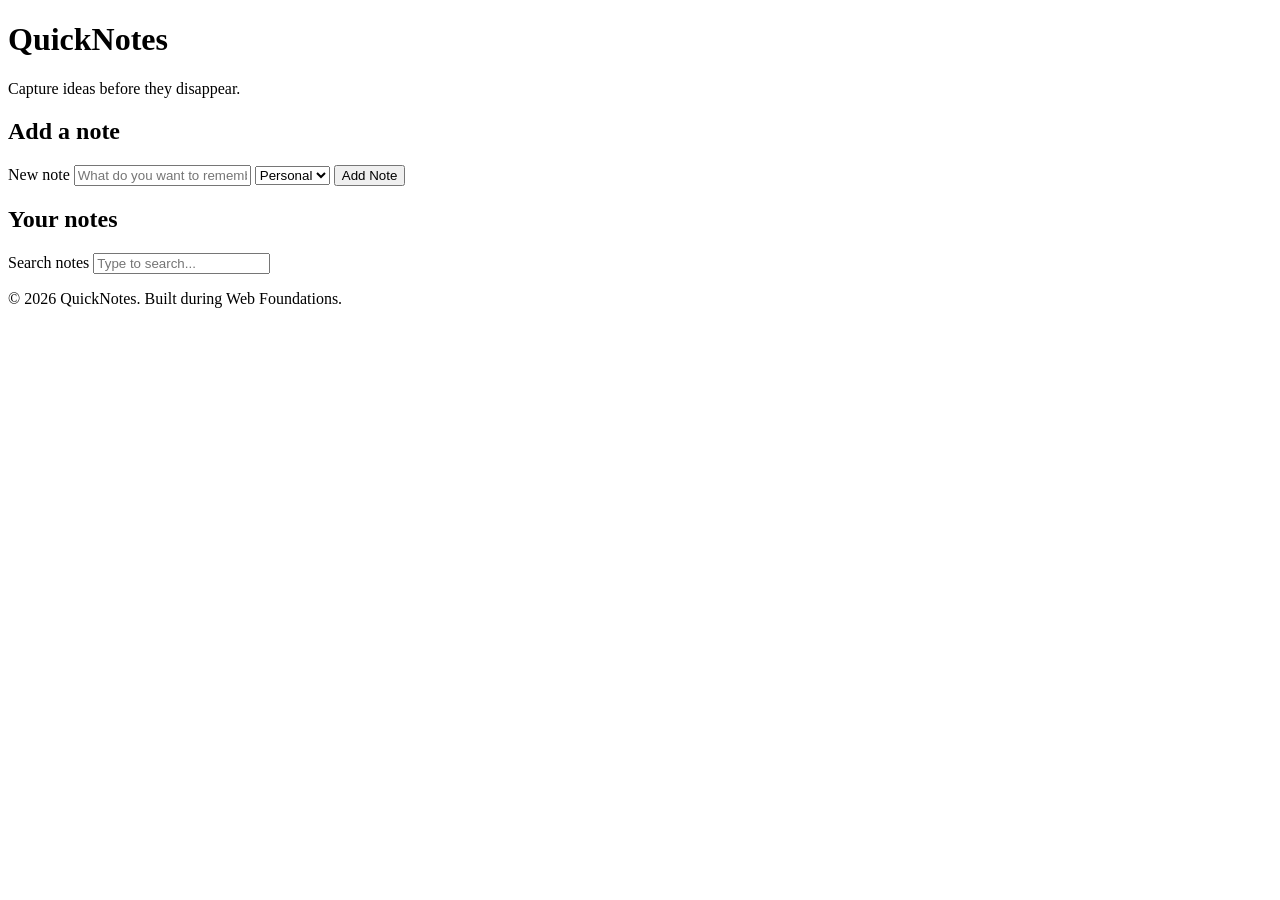
==== index.html @ a3132a86 "Add page structure" ====
<!DOCTYPE html>
<html lang="en">
  <head>
    <meta charset="UTF-8">
    <meta name="viewport" content="width=device-width, initial-scale=1.0">
    <title>QuickNotes</title>
    <link rel="stylesheet" href="style.css">
    <script src="script.js" defer></script>
  </head>
  <body>
    <header>
      <h1>QuickNotes</h1>
      <p>Capture ideas before they disappear.</p>
    </header>

    <main>
      <section>
        <h2>Add a note</h2>
        <form id="note-form">
          <label for="note-input">New note</label>
          <input type="text" id="note-input" placeholder="What do you want to remember?">
          <select id="note-category" aria-label="Category">
            <option value="personal">Personal</option>
            <option value="work">Work</option>
            <option value="study">Study</option>
          </select>
          <button type="submit">Add Note</button>
        </form>
        <p id="error-message"></p>
      </section>

      <section>
        <h2>Your notes</h2>
        <label for="search-input">Search notes</label>
        <input type="text" id="search-input" placeholder="Type to search...">
        <p id="note-count"></p>
        <ul id="notes-list"></ul>
      </section>
    </main>

    <footer>
      <p>&copy; 2026 QuickNotes. Built during Web Foundations.</p>
    </footer>
  </body>
</html>
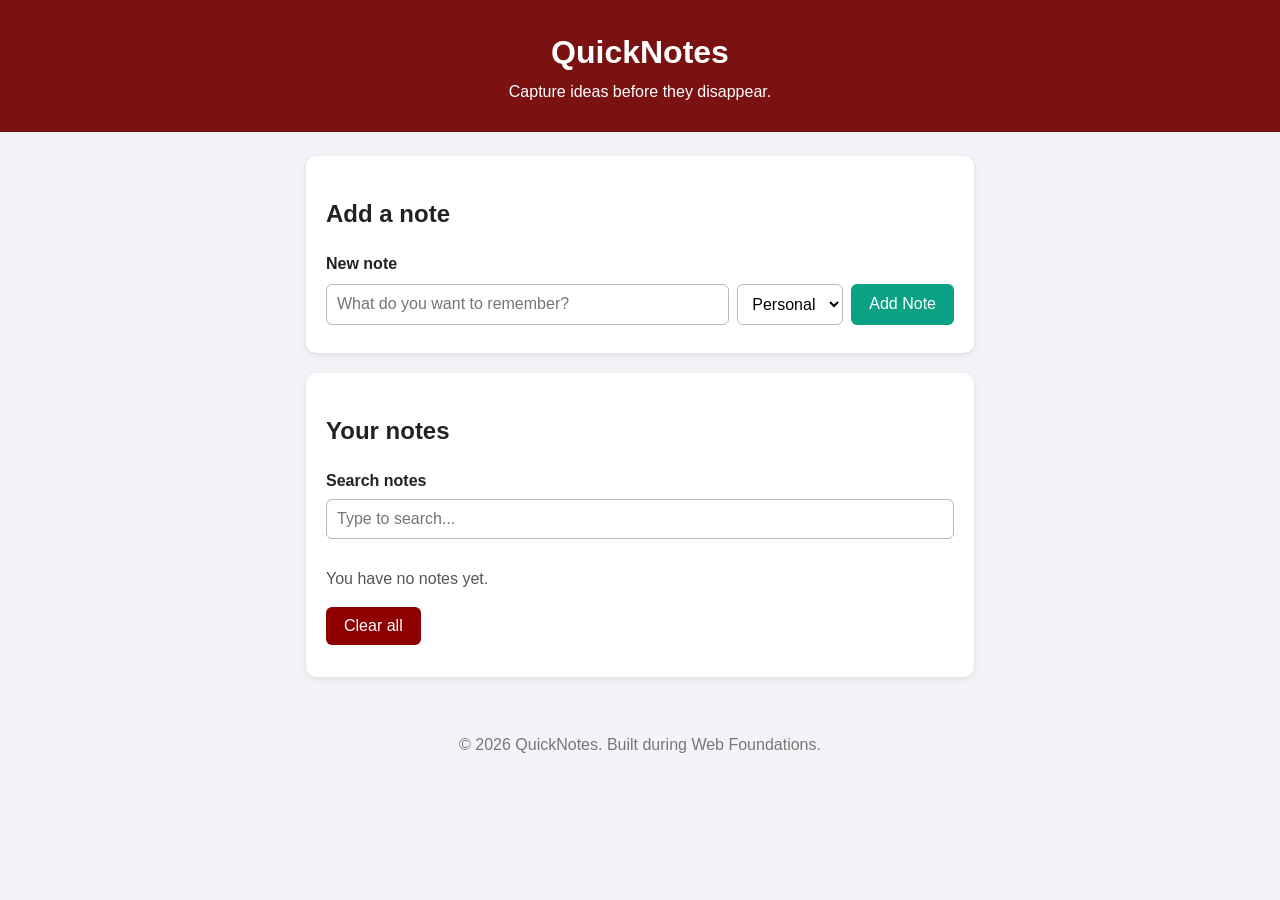
==== commit 9693281d: "Add clear all button with styling" ====
--- a/index.html
+++ b/index.html
@@ -34,6 +34,7 @@
         <label for="search-input">Search notes</label>
         <input type="text" id="search-input" placeholder="Type to search...">
         <p id="note-count"></p>
+        <button id="clear-all" type="button">Clear all</button>
         <ul id="notes-list"></ul>
       </section>
     </main>
--- a/style.css
+++ b/style.css
@@ -0,0 +1,225 @@
+/* reset, so padding and borders don't change the size I set */
+*,
+*::before,
+*::after {
+  box-sizing: border-box;
+}
+
+body {
+  margin: 0;
+  font-family: "Segoe UI", Arial, sans-serif;
+  background-color: #f2f4f7;
+  color: #222;
+  line-height: 1.5;
+}
+
+/* ---------- header ---------- */
+header {
+  background-color: #7a1212;
+  color: white;
+  text-align: center;
+  padding: 28px 16px;
+}
+
+header h1 {
+  margin: 0 0 4px;
+}
+
+header p {
+  margin: 0;
+}
+
+/* ---------- main area ---------- */
+main {
+  max-width: 700px;
+  margin: 24px auto;
+  padding: 0 16px;
+}
+
+section {
+  background-color: white;
+  padding: 20px;
+  margin-bottom: 20px;
+  border-radius: 10px;
+  box-shadow: 0 2px 6px rgba(0, 0, 0, 0.1);
+}
+
+/* ---------- the form ---------- */
+#note-form {
+  display: flex;
+  flex-wrap: wrap;
+  gap: 8px;
+}
+
+#note-form label,
+label[for="search-input"] {
+  display: block;
+  width: 100%;
+  font-weight: bold;
+}
+
+#note-input {
+  flex: 1;
+  min-width: 180px;
+  padding: 10px;
+  border: 1px solid #bbb;
+  border-radius: 6px;
+  font-size: 1rem;
+}
+
+#note-category {
+  padding: 10px;
+  border: 1px solid #bbb;
+  border-radius: 6px;
+  font-size: 1rem;
+  background-color: white;
+}
+
+/* the red error text under the form */
+#error-message {
+  color: #c0141c;
+  margin: 8px 0 0;
+}
+
+/* ---------- search and count ---------- */
+#search-input {
+  width: 100%;
+  padding: 10px;
+  margin: 6px 0 12px;
+  border: 1px solid #bbb;
+  border-radius: 6px;
+  font-size: 1rem;
+}
+
+#note-count {
+  color: #555;
+}
+
+/* ---------- buttons ---------- */
+button {
+  background-color: #0ba184;
+  color: white;
+  border: none;
+  padding: 10px 18px;
+  border-radius: 6px;
+  font-size: 1rem;
+  cursor: pointer;
+}
+
+button:hover {
+  background-color: #088a70;
+}
+
+.delete-btn {
+  background-color: #8e0000;
+  padding: 6px 12px;
+  font-size: 0.85rem;
+}
+
+.delete-btn:hover {
+  background-color: #6b0000;
+}
+
+/* ---------- note cards ---------- */
+#notes-list {
+  list-style: none;
+  padding: 0;
+  margin: 0;
+}
+
+.note-card {
+  display: flex;
+  justify-content: space-between;
+  align-items: center;
+  gap: 12px;
+  background-color: #fffdf3;
+  border: 1px solid #e4e0cc;
+  border-left: 5px solid #888;
+  border-radius: 8px;
+  padding: 12px 16px;
+  margin-bottom: 10px;
+}
+
+.note-text {
+  margin: 0 0 4px;
+  overflow-wrap: anywhere;
+}
+
+.note-meta {
+  margin: 0;
+  font-size: 0.85rem;
+  color: #666;
+  display: flex;
+  flex-wrap: wrap;
+  gap: 8px;
+}
+
+.category-label {
+  font-weight: bold;
+}
+
+/* a different colour for each category */
+.category-personal {
+  border-left-color: #0ba184;
+}
+
+.category-personal .category-label {
+  color: #0ba184;
+}
+
+.category-work {
+  border-left-color: #8e0000;
+}
+
+.category-work .category-label {
+  color: #8e0000;
+}
+
+.category-study {
+  border-left-color: #1f5fbf;
+}
+
+.category-study .category-label {
+  color: #1f5fbf;
+}
+
+/* the "no notes match" message */
+.empty-message {
+  color: #666;
+  font-style: italic;
+  padding: 8px 0;
+}
+
+/* ---------- footer ---------- */
+footer {
+  text-align: center;
+  color: #777;
+  padding: 16px;
+}
+
+/* the clear all button */
+#clear-all {
+  background-color: #8e0000;
+  margin-bottom: 12px;
+}
+
+#clear-all:hover {
+  background-color: #6b0000;
+}
+
+/* ---------- small screens ---------- */
+@media (max-width: 600px) {
+  header h1 {
+    font-size: 1.6rem;
+  }
+
+  /* stack the form one thing under the other */
+  #note-form {
+    flex-direction: column;
+  }
+
+  .note-card {
+    flex-direction: column;
+    align-items: flex-start;
+  }
+}
